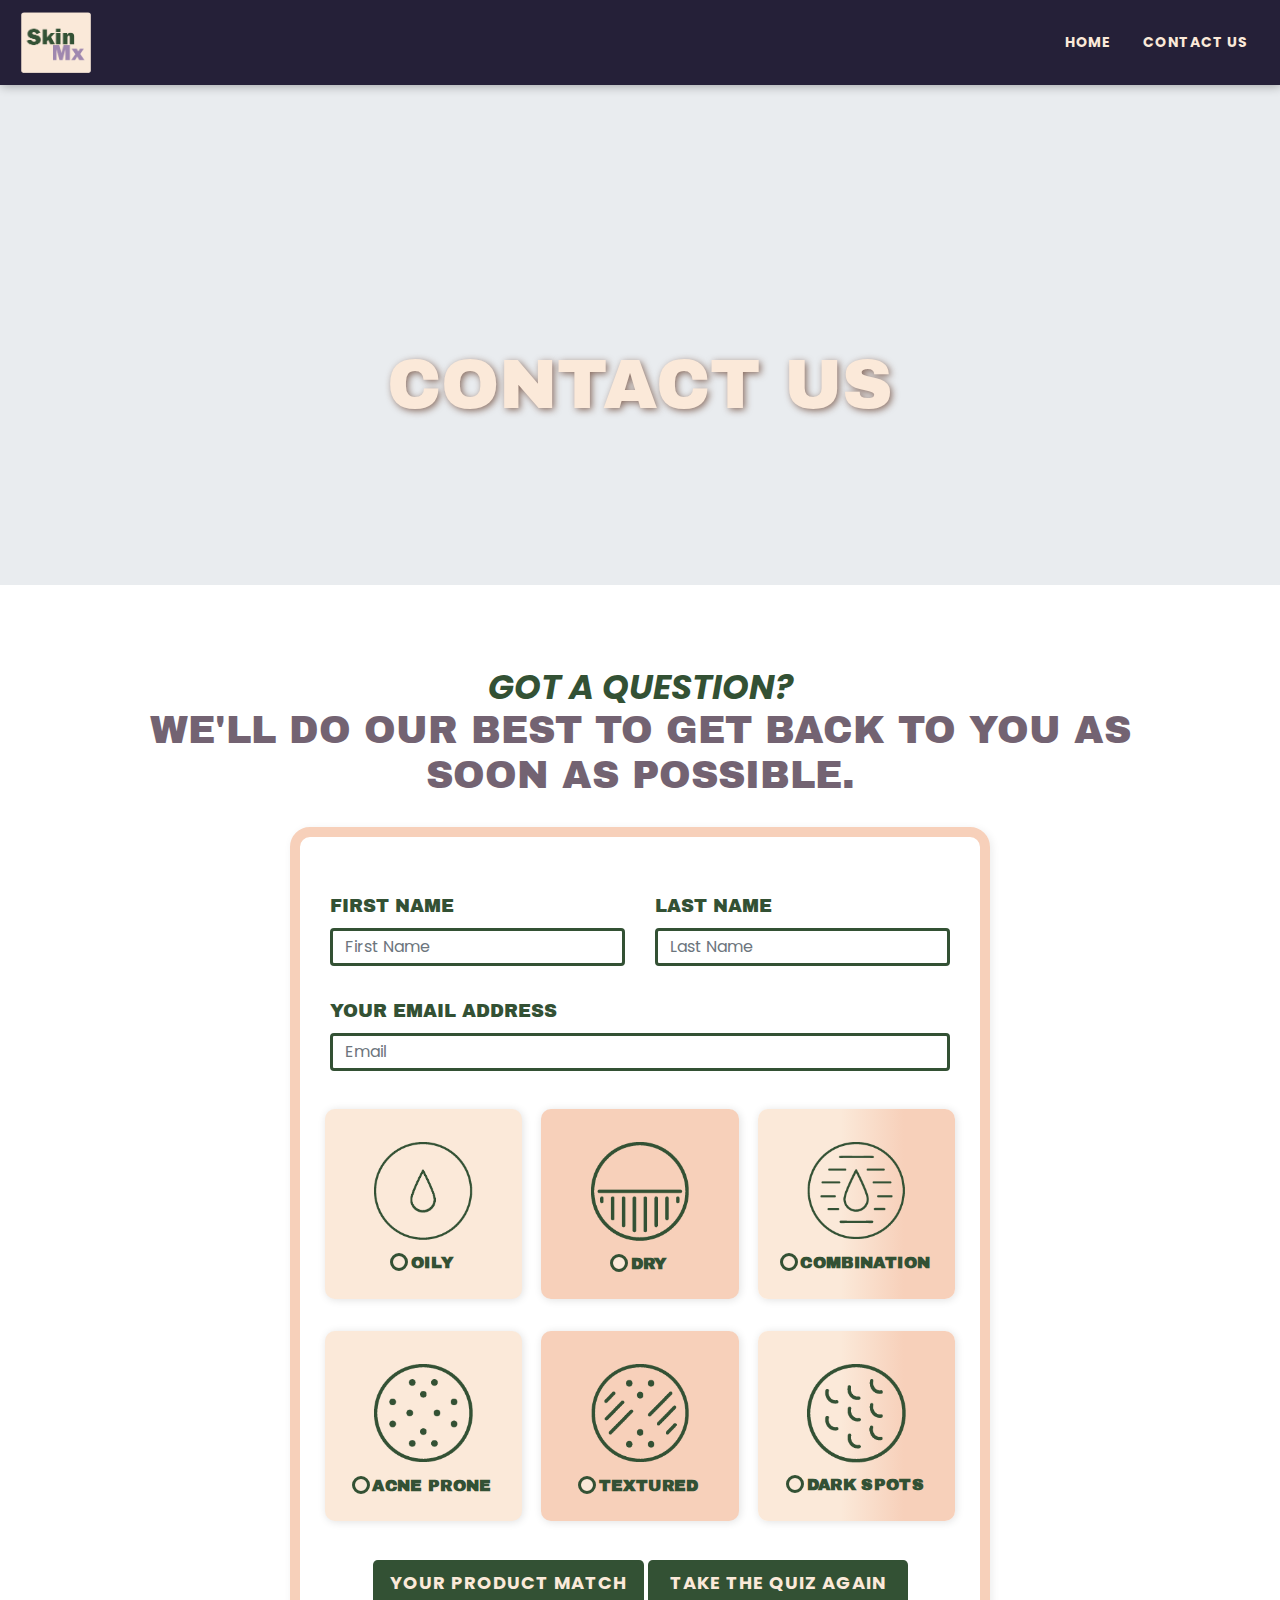
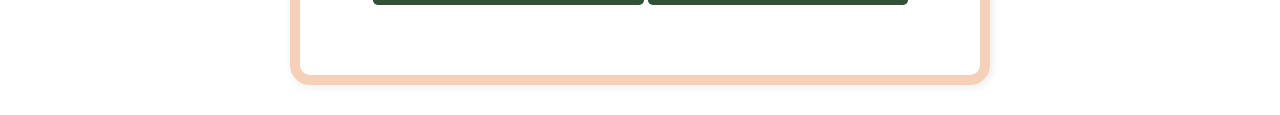
==== contact.html @ 3cc1af42 "styled radio buttons added back contact page" ====
<!DOCTYPE html>
<html lang="en">
<head>
<!-- Required meta tags -->
<meta charset="utf-8">
<meta name="viewport" content="width=device-width, initial-scale=1, shrink-to-fit=no">

<!-- Bootstrap CSS -->
<link rel="stylesheet" href="https://stackpath.bootstrapcdn.com/bootstrap/4.3.1/css/bootstrap.min.css" integrity="sha384-ggOyR0iXCbMQv3Xipma34MD+dH/1fQ784/j6cY/iJTQUOhcWr7x9JvoRxT2MZw1T" crossorigin="anonymous">
<link href="css/main.css" rel="stylesheet" type="text/css"/>
<title>SKinMX</title>
</head>
<body class="container-fluid">
<nav class="navbar">
<a class="navbar-brand" href="#">
<img class="img-fluid" src="imgs/logo3.png" alt="">
</a>
<button id="hamburger">&#9776;</button>
<ul class="nav nav-pills show-mobile-menu">
<li class="nav-item">
<a class="nav-link" href="/Users/User/UF-examples/mmc6950/step1/index.html">Home</a>
</li>
<!--<li class="nav-item">
<a class="nav-link" href="#">Routine</a>
</li>-->
<li class="nav-item">
  <a class="nav-link" href="/Users/User/UF-examples/mmc6950/step1/contact.html">Contact Us</a>
</li>
</ul>
</nav>
<header>
  <div class="jumbotron jumbotron-contact">
  <div class="overlay text-center margin-top-2x">
    <h1 class="hero-heading text-uppercase"> Contact Us</h1>
  </div>
</div>
</header>
<div id="main-content">
<div class="container">
  <div class="text-center home-title">
<h2>Got a Question?</h2>
<h3> We'll do our best to get back to you as soon as possible.</h3>
</div>
<div class="container body">
<div class="first-group">
<form onsubmit="results(event)">
<div class="form-group row">
<div class="col-md-6">
<label for="firstname">First Name</label>
<input type="name" class="form-control" id="firstname" aria-describedby="name" placeholder="First Name">
</div>
<div class="col-md-6">
<label for="lastname">Last Name</label>
<input type="name" class="form-control" id="lastname" aria-describedby="name" placeholder="Last Name">
</div>
</div>
<div class="form-group row">
<div class="col-md-12">
<label for="email">Your Email Address</label>
<input type="email" class="form-control" id="email" aria-describedby="name" placeholder="Email">
</div>
</div>
<div class="form-group row skin-type">
<div class="col-md-4">
<label for="a-question">
  <img class="img-fluid form-icon" src="imgs/oily.png" alt="oily icon">
<input type="radio" id="a-question" name="selector-a">
Oily
</label>
<div class="checkbox"></div>
</div>
<div class="col-md-4">
  <label for="b-question">
  <img class="img-fluid form-icon" src="imgs/dry.png" alt="dry icon">
<input type="radio" id="b-question" name="selector-a">
Dry</label>
<div class="checkbox"></div>
</div>
<div class="col-md-4">
  <label for="c-question">
  <img class="img-fluid form-icon" src="imgs/combo.png" alt="combination icon">
<input type="radio" id="c-question" name="selector-a">
Combination</label>
<div class="checkbox"></div>
</div>
</div>
<div class="form-group row skin-type">
<div class="col-md-4">
  <label for="a-question">
  <img class="img-fluid form-icon" src="imgs/acne.png" alt="acne prone icon">
<input type="radio" id="d-question" name="selector-b">
Acne Prone</label>
<div class="checkbox"></div>
</div>
<div class="col-md-4">
  <label for="b-question">
    <img class="img-fluid form-icon" src="imgs/combination.png" alt="textured icon">
<input type="radio" id="e-question" name="selector-b">
Textured</label>
<div class="checkbox"></div>
</div>
<div class="col-md-4">
  <label for="c-question">
    <img class="img-fluid form-icon" src="imgs/dark-spots.png" alt="dark spot icon">
<input type="radio" id="f-question" name="selector-b">
Dark Spots</label>
<div class="checkbox"></div>
</div>
</div>
<!--<div class="form-group row skin-type">
<div class="col-md-4">-->
<!--  <img src="imgs/oily-icon.svg" alt="oily skin icon" class="img-fluid img-thumbnail">-->
<!--<input type="radio" id="g-question" name="selector-c">
<label for="a-question">sensitive</label>
<div class="checkbox"></div>
</div>
<div class="col-md-4">
<input type="radio" id="h-question" name="selector-c">
<label for="b-question">Not Sensitive</label>
<div class="checkbox"></div>
</div>
<div class="col-md-4">
<input type="radio" id="i-question" name="selector-c">
<label for="c-question">Unsure</label>
<div class="checkbox"></div>
</div>-->
<div class="buttons text-center">

<button type="submit" class="btn btn-lg ">Your Product Match</button>
<button type="reset" class="btn btn-lg">Take the Quiz Again</button>

</div>
<div id="900098" class="initial-routine">
<p></p>
</div>
</form>
</div>

</div>
<!--api code-->
<script src="js/third-party.js"></script>
<script src="js/main.js"></script>

</div>

<!--<script>
function sensitive() {
var xhttp = new XMLHttpRequest();
xhr.onreadystatechange = function() {
if (this.readyState == 4 && this.status == 200) {
document.getElementById("a-question").innerHTML = this.responseText;
console.log(this.responseText);
}
};
xhr.open('GET', 'https://sephora.p.rapidapi.com/us/products/v2/detail?productId=P436359&preferedSku=2131803', true);
xhr.setRequestHeader('X-RapidAPI-Key', '3c847760d5mshe01e3c882569eafp1ae715jsnbdcf5c7796ef');
xhr.setRequestHeader('X-RapidAPI-Host', 'sephora.p.rapidapi.com');

xhr.send(data);

}
</script>-->
<!--test-script end-->


<!--api code end-->
<!-- Bootstrap JavaScript -->
<script src="https://stackpath.bootstrapcdn.com/bootstrap/4.3.1/js/bootstrap.min.js" integrity="sha384-JjSmVgyd0p3pXB1rRibZUAYoIIy6OrQ6VrjIEaFf/nJGzIxFDsf4x0xIM+B07jRM" crossorigin="anonymous">
</script>
</body>
</html>
---- css/main.css ----
/*general css*/
/*fonts*/
@import url("https://fonts.googleapis.com/css2?family=Archivo+Black&family=Cormorant+Garamond:ital,wght@0,300;0,400;0,500;0,600;0,700;1,300;1,400;1,500;1,600;1,700&family=Poppins:ital,wght@0,100;0,200;0,300;0,400;0,500;0,600;0,700;0,800;0,900;1,100;1,200;1,300;1,400;1,500;1,600;1,700;1,800;1,900&display=swap");
/*colors*/
/*light pink*/
/* dark green*/
body {
  font-family: "Poppins";
  font-size: 14px; }

.navbar {
  box-shadow: 1px 1px 10px rgba(0, 0, 0, 0.32);
  background-color: #252038;
  padding: .1rem 1rem; }

.navbar-brand img {
  max-width: 80px; }

nav li a {
  font-family: "Poppins";
  text-transform: uppercase;
  color: #FBE9D9;
  font-weight: bold;
  letter-spacing: .8px; }

nav li a:hover {
  color: #736372;
  transition: 200ms; }

.container-fluid {
  padding: 0 !important; }

.body-heading {
  text-align: center;
  font-size: 38px;
  text-transform: uppercase;
  font-weight: 600;
  letter-spacing: 2px; }

@media (min-width: 992px) {
  .body-heading {
    font-size: 42px; } }
/*navbar*/
#hamburger {
  display: block;
  background-color: transparent;
  margin: auto 0 auto;
  font-size: 30px;
  text-decoration: none;
  border: 1px solid transparent; }
  @media (min-width: 992px) {
    #hamburger {
      display: none; } }

.jumbotron {
  background-image: url("../imgs/smiling-women.jpg");
  padding: 10rem 5em 6rem;
  background-size: cover;
  background-repeat: no-repeat;
  background-position: center;
  border-radius: 0; }
  @media (min-width: 992px) {
    .jumbotron {
      padding: 13rem 5em 8rem; } }

.overlay {
  padding: 50px 30px 30px;
  color: #FBE9D9; }

.overlay h1 {
  font-size: 38px;
  font-family: "Archivo Black";
  text-shadow: 2px 2px 7px rgba(88, 44, 25, 0.65);
  margin-bottom: 0; }
  @media (min-width: 768px) {
    .overlay h1 {
      font-size: 70px; } }

.overlay h2 {
  font-size: 24px;
  font-family: 'Cormorant Garamond', sans-serif;
  font-style: italic;
  font-weight: 600;
  text-shadow: 1px 1px 5px rgba(88, 44, 25, 0.65); }
  @media (min-width: 768px) {
    .overlay h2 {
      font-size: 42px; } }

.home-title {
  padding: 50px 15px 20px; }
  .home-title h2 {
    font-family: "Poppins";
    font-size: 24px;
    text-transform: uppercase;
    font-weight: 700;
    font-style: italic;
    color: #335134;
    margin-bottom: 0; }
    @media (min-width: 768px) {
      .home-title h2 {
        font-size: 34px; } }
  .home-title h3 {
    font-family: "Archivo Black";
    font-size: 32px;
    text-transform: uppercase;
    color: #736372; }
    @media (min-width: 768px) {
      .home-title h3 {
        font-size: 38px; } }

form {
  border: 10px solid #F7D0BA;
  max-width: 700px;
  margin: auto;
  margin-bottom: 30px;
  border-radius: 20px;
  padding: 40px 30px;
  box-shadow: 2px 2px 8px rgba(0, 0, 0, 0.08); }

.form-icon {
  max-width: 30%;
  height: auto;
  display: block;
  margin: 10px auto; }
  @media (min-width: 992px) {
    .form-icon {
      max-width: 55%; } }

.form-group.row .col-md-6 {
  margin: 8px auto; }
  .form-group.row .col-md-6 input {
    border: 3px solid #335134; }

.form-group.row .col-md-12 input {
  border: 3px solid #335134; }

.initial-routine {
  text-align: center; }

.skin-type:nth-of-type(1) {
  margin-top: 20px; }

.row.skin-type .col-md-4:first-of-type {
  background-color: #FBE9D9; }

.row.skin-type .col-md-4:nth-of-type(2) {
  background-color: #F7D0BA; }

.row.skin-type .col-md-4:last-of-type {
  background: #fbe9d9;
  background: linear-gradient(90deg, #fbe9d9 42%, #f7d0ba 74%); }

.row.skin-type .col-md-4 {
  padding: 15px 5px;
  text-align: center;
  margin: 8px auto;
  border-radius: 10px;
  box-shadow: 1px 1px 8px rgba(0, 0, 0, 0.12);
  transition: 250ms; }
  .row.skin-type .col-md-4:hover {
    box-shadow: 4px 5px 8px rgba(0, 0, 0, 0.18);
    transition: 250ms;
    transform: scale(1.03); }

@media (min-width: 768px) {
  .skin-type .col-md-4 {
    max-width: 30.333333%; } }
.form-group:nth-of-type(3) {
  margin-top: 30px; }

label {
  font-family: "Archivo Black";
  color: #335134;
  font-size: 18px;
  text-transform: uppercase;
  margin: 8px auto; }

.skin-type input {
  appearance: none;
  border-radius: 50%;
  background-color: #FBE9D9;
  border: 6px solid #FBE9D9;
  outline: 3px solid #335134; }
  .skin-type input:active, .skin-type input:focus {
    border-color: #335134;
    background-color: #335134; }
  .skin-type input .form-control {
    font-size: 16px; }

.col-md-4 label {
  font-family: "Archivo Black";
  font-weight: bold;
  letter-spacing: .35px;
  text-transform: uppercase;
  font-size: 16px; }

.btn-lg {
  margin-top: 15px;
  background-color: #335134;
  color: #FBE9D9;
  text-align: center;
  text-transform: uppercase;
  font-weight: bold;
  letter-spacing: 1px;
  font-size: 18px;
  min-width: 260px;
  font-family: "Poppins"; }

.btn-lg:hover {
  background-color: #252038;
  color: #FBE9D9;
  transition: 275ms; }

.button {
  text-align: center; }

.initial-routine {
  margin: 30px auto 15px; }

/*# sourceMappingURL=main.css.map */
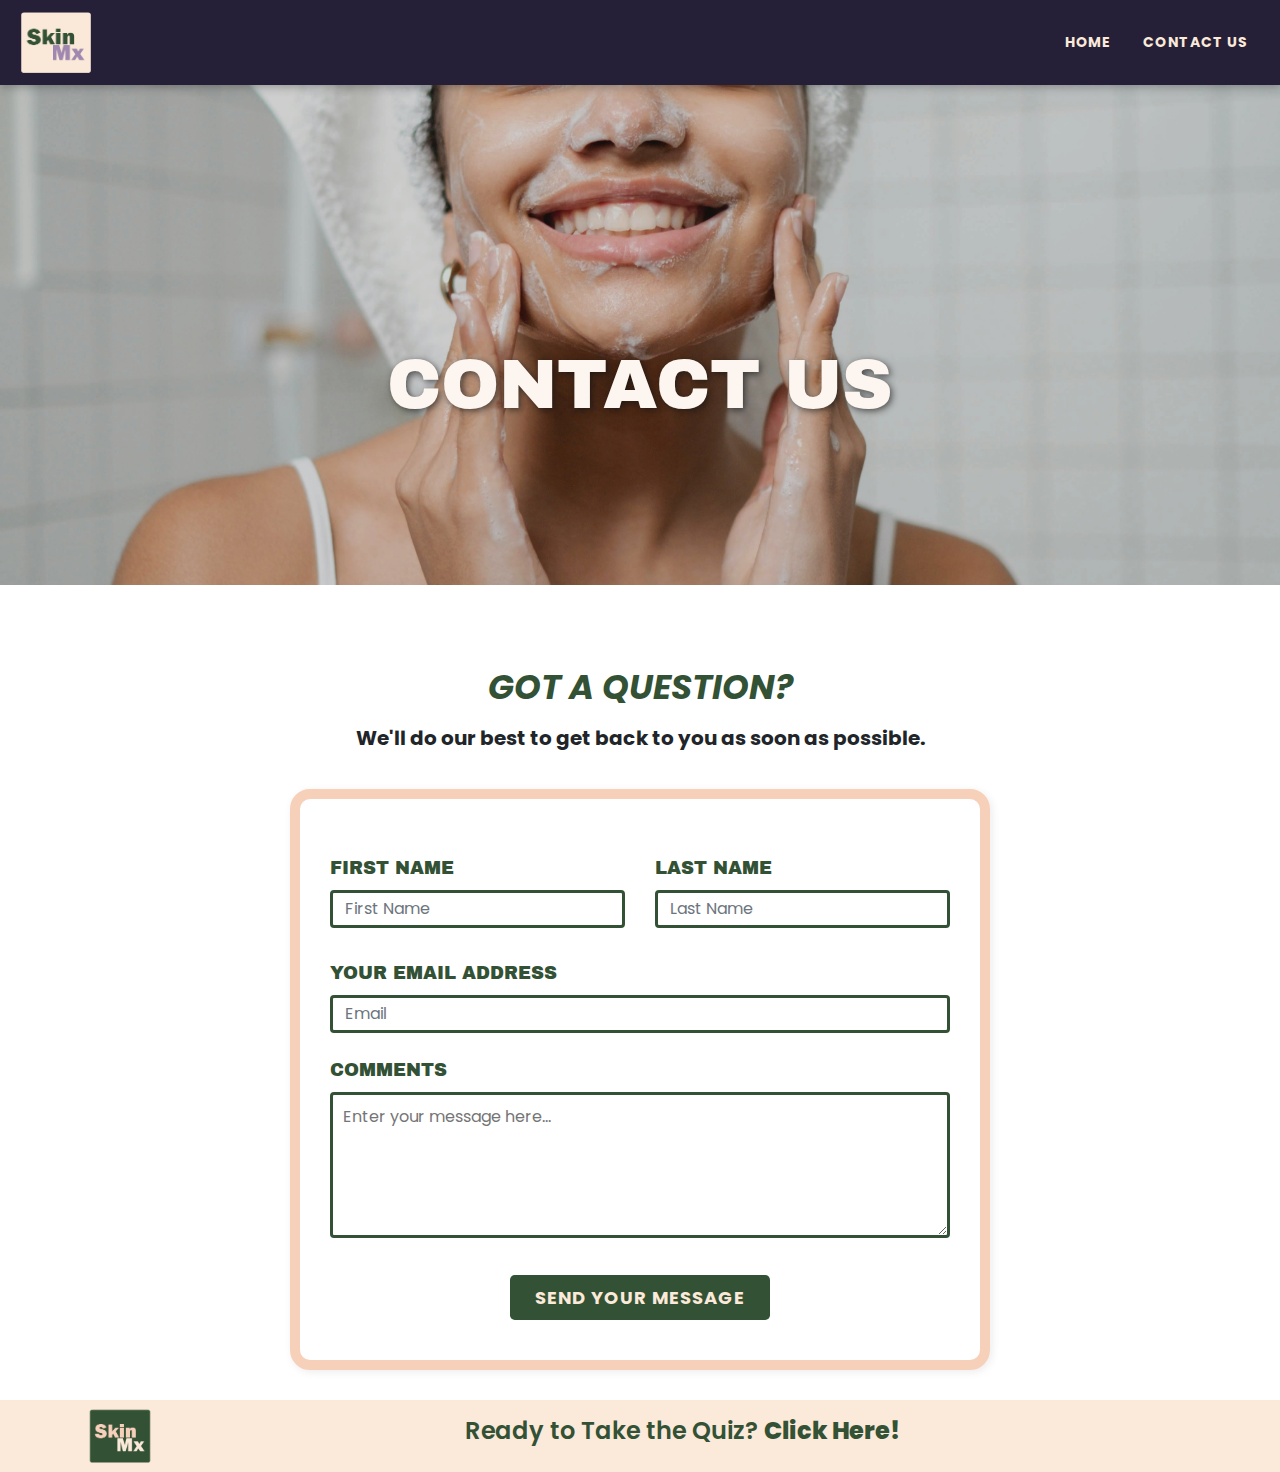
==== commit c4d66384: "added additional styles to forms" ====
--- a/contact.html
+++ b/contact.html
@@ -12,8 +12,8 @@
 </head>
 <body class="container-fluid">
 <nav class="navbar">
-<a class="navbar-brand" href="#">
-<img class="img-fluid" src="imgs/logo3.png" alt="">
+<a class="navbar-brand" href="/Users/User/UF-examples/mmc6950/step1/index.html">
+<img class="img-fluid" src="imgs/logo3.png" alt="skin-mix logo">
 </a>
 <button id="hamburger">&#9776;</button>
 <ul class="nav nav-pills show-mobile-menu">
@@ -35,15 +35,15 @@
   </div>
 </div>
 </header>
-<div id="main-content">
+<div id="main-content contact">
 <div class="container">
   <div class="text-center home-title">
 <h2>Got a Question?</h2>
-<h3> We'll do our best to get back to you as soon as possible.</h3>
+<p><b> We'll do our best to get back to you as soon as possible.</b></p>
 </div>
 <div class="container body">
 <div class="first-group">
-<form onsubmit="results(event)">
+<form action="https://getform.io/f/bejyenva" method="POST">
 <div class="form-group row">
 <div class="col-md-6">
 <label for="firstname">First Name</label>
@@ -60,110 +60,40 @@
 <input type="email" class="form-control" id="email" aria-describedby="name" placeholder="Email">
 </div>
 </div>
-<div class="form-group row skin-type">
-<div class="col-md-4">
-<label for="a-question">
-  <img class="img-fluid form-icon" src="imgs/oily.png" alt="oily icon">
-<input type="radio" id="a-question" name="selector-a">
-Oily
-</label>
-<div class="checkbox"></div>
-</div>
-<div class="col-md-4">
-  <label for="b-question">
-  <img class="img-fluid form-icon" src="imgs/dry.png" alt="dry icon">
-<input type="radio" id="b-question" name="selector-a">
-Dry</label>
-<div class="checkbox"></div>
-</div>
-<div class="col-md-4">
-  <label for="c-question">
-  <img class="img-fluid form-icon" src="imgs/combo.png" alt="combination icon">
-<input type="radio" id="c-question" name="selector-a">
-Combination</label>
-<div class="checkbox"></div>
-</div>
-</div>
-<div class="form-group row skin-type">
-<div class="col-md-4">
-  <label for="a-question">
-  <img class="img-fluid form-icon" src="imgs/acne.png" alt="acne prone icon">
-<input type="radio" id="d-question" name="selector-b">
-Acne Prone</label>
-<div class="checkbox"></div>
-</div>
-<div class="col-md-4">
-  <label for="b-question">
-    <img class="img-fluid form-icon" src="imgs/combination.png" alt="textured icon">
-<input type="radio" id="e-question" name="selector-b">
-Textured</label>
-<div class="checkbox"></div>
-</div>
-<div class="col-md-4">
-  <label for="c-question">
-    <img class="img-fluid form-icon" src="imgs/dark-spots.png" alt="dark spot icon">
-<input type="radio" id="f-question" name="selector-b">
-Dark Spots</label>
-<div class="checkbox"></div>
-</div>
-</div>
-<!--<div class="form-group row skin-type">
-<div class="col-md-4">-->
-<!--  <img src="imgs/oily-icon.svg" alt="oily skin icon" class="img-fluid img-thumbnail">-->
-<!--<input type="radio" id="g-question" name="selector-c">
-<label for="a-question">sensitive</label>
-<div class="checkbox"></div>
-</div>
-<div class="col-md-4">
-<input type="radio" id="h-question" name="selector-c">
-<label for="b-question">Not Sensitive</label>
-<div class="checkbox"></div>
-</div>
-<div class="col-md-4">
-<input type="radio" id="i-question" name="selector-c">
-<label for="c-question">Unsure</label>
-<div class="checkbox"></div>
-</div>-->
+<div class="form-group row ">
+<div class="col-md-12">
+  <label for="textarea">Comments</label>
+<textarea name="Comments" rows="5" placeholder="Enter your message here...">
+</textarea>
+    </div>
+  </div>
 <div class="buttons text-center">
 
-<button type="submit" class="btn btn-lg ">Your Product Match</button>
-<button type="reset" class="btn btn-lg">Take the Quiz Again</button>
+<button type="submit" class="btn btn-lg ">Send Your Message</button>
 
-</div>
-<div id="900098" class="initial-routine">
-<p></p>
 </div>
 </form>
 </div>
 
 </div>
-<!--api code-->
-<script src="js/third-party.js"></script>
+</div>
+<footer>
+  <div class="container">
+  <div class="row flex-center-md">
+    <div class="col-sm-4 col-sm-offset-1">
+  <a class="footer-logo" href="/Users/User/UF-examples/mmc6950/step1/index.html">
+  <img class="img-fluid" src="imgs/logo.png" alt="skinmix logo">
+  </a>
+</div>
+<div class="col-sm-7">
+  <h4> Ready to Take the Quiz? <a class="footer-logo" href="/Users/User/UF-examples/mmc6950/step1/index.html">Click Here!</a></h4>
+</div>
+</div>
+</div>
+</footer>
+<!--js scripts-->
 <script src="js/main.js"></script>
 
-</div>
-
-<!--<script>
-function sensitive() {
-var xhttp = new XMLHttpRequest();
-xhr.onreadystatechange = function() {
-if (this.readyState == 4 && this.status == 200) {
-document.getElementById("a-question").innerHTML = this.responseText;
-console.log(this.responseText);
-}
-};
-xhr.open('GET', 'https://sephora.p.rapidapi.com/us/products/v2/detail?productId=P436359&preferedSku=2131803', true);
-xhr.setRequestHeader('X-RapidAPI-Key', '3c847760d5mshe01e3c882569eafp1ae715jsnbdcf5c7796ef');
-xhr.setRequestHeader('X-RapidAPI-Host', 'sephora.p.rapidapi.com');
-
-xhr.send(data);
-
-}
-</script>-->
-<!--test-script end-->
-
-
-<!--api code end-->
 <!-- Bootstrap JavaScript -->
 <script src="https://stackpath.bootstrapcdn.com/bootstrap/4.3.1/js/bootstrap.min.js" integrity="sha384-JjSmVgyd0p3pXB1rRibZUAYoIIy6OrQ6VrjIEaFf/nJGzIxFDsf4x0xIM+B07jRM" crossorigin="anonymous">
 </script>
--- a/css/main.css
+++ b/css/main.css
@@ -58,30 +58,31 @@
   background-size: cover;
   background-repeat: no-repeat;
   background-position: center;
-  border-radius: 0; }
+  border-radius: 0;
+  box-shadow: inset 0 0 0 1000px rgba(45, 47, 45, 0.22); }
   @media (min-width: 992px) {
     .jumbotron {
       padding: 13rem 5em 8rem; } }
 
 .overlay {
   padding: 50px 30px 30px;
-  color: #FBE9D9; }
+  color: #fdf6f0; }
 
 .overlay h1 {
   font-size: 38px;
   font-family: "Archivo Black";
-  text-shadow: 2px 2px 7px rgba(88, 44, 25, 0.65);
+  text-shadow: 2px 2px 7px rgba(19, 18, 18, 0.65);
   margin-bottom: 0; }
   @media (min-width: 768px) {
     .overlay h1 {
       font-size: 70px; } }
 
 .overlay h2 {
-  font-size: 24px;
+  font-size: 26px;
   font-family: 'Cormorant Garamond', sans-serif;
   font-style: italic;
   font-weight: 600;
-  text-shadow: 1px 1px 5px rgba(88, 44, 25, 0.65); }
+  text-shadow: 1px 1px 5px rgba(19, 18, 18, 0.65); }
   @media (min-width: 768px) {
     .overlay h2 {
       font-size: 42px; } }
@@ -131,11 +132,16 @@
   .form-group.row .col-md-6 input {
     border: 3px solid #335134; }
 
-.form-group.row .col-md-12 input {
-  border: 3px solid #335134; }
+.form-group.row .col-md-12 input, .form-group.row .col-md-12 textarea {
+  border: 3px solid #335134;
+  border-radius: .25rem; }
 
 .initial-routine {
-  text-align: center; }
+  text-align: center;
+  margin: 20px auto; }
+
+.skin-quiz .form-group:nth-of-type(3) {
+  margin-top: 2em; }
 
 .skin-type:nth-of-type(1) {
   margin-top: 20px; }
@@ -165,9 +171,6 @@
 @media (min-width: 768px) {
   .skin-type .col-md-4 {
     max-width: 30.333333%; } }
-.form-group:nth-of-type(3) {
-  margin-top: 30px; }
-
 label {
   font-family: "Archivo Black";
   color: #335134;
@@ -179,8 +182,9 @@
   appearance: none;
   border-radius: 50%;
   background-color: #FBE9D9;
-  border: 6px solid #FBE9D9;
-  outline: 3px solid #335134; }
+  border: 5px solid #FBE9D9;
+  outline: 2px solid #335134;
+  outline-offset: 1px; }
   .skin-type input:active, .skin-type input:focus {
     border-color: #335134;
     background-color: #335134; }
@@ -203,8 +207,10 @@
   font-weight: bold;
   letter-spacing: 1px;
   font-size: 18px;
-  min-width: 260px;
   font-family: "Poppins"; }
+  @media (min-width: 768px) {
+    .btn-lg {
+      min-width: 260px; } }
 
 .btn-lg:hover {
   background-color: #252038;
@@ -217,4 +223,57 @@
 .initial-routine {
   margin: 30px auto 15px; }
 
+/*contact page*/
+.jumbotron-contact {
+  background-image: url("../imgs/pexels-ron-lach-8142196.jpg");
+  padding: 10rem 5em 6rem;
+  background-size: cover;
+  background-repeat: no-repeat;
+  background-position: center;
+  border-radius: 0;
+  box-shadow: inset 0 0 0 1000px rgba(45, 47, 45, 0.22); }
+  @media (min-width: 992px) {
+    .jumbotron-contact {
+      padding: 13rem 5em 8rem; } }
+
+.home-title p {
+  font-size: 20px;
+  margin-top: 15px; }
+
+textarea {
+  padding: 10px;
+  font-size: 16px;
+  width: 100%; }
+
+/*footer*/
+footer {
+  background-color: #FBE9D9;
+  padding: 5px;
+  margin-top: 20px; }
+  footer .img-fluid {
+    max-width: 70px; }
+  footer h4 {
+    color: #335134;
+    font-weight: 600; }
+    footer h4 a {
+      font-weight: 800;
+      color: #335134;
+      transition: 200ms; }
+      footer h4 a:hover {
+        text-decoration: none;
+        color: #252038;
+        transition: 200ms;
+        text-shadow: 0.5px 0.5px 5px rgba(37, 32, 56, 0.12); }
+  footer .col-sm-7 {
+    display: flex;
+    align-content: center;
+    flex-wrap: wrap;
+    text-align: center; }
+  @media (max-width: 992px) {
+    footer .col-sm-4.col-sm-offset-1 {
+      margin: 10px auto;
+      text-align: center; }
+    footer .col-sm-7 {
+      justify-content: center; } }
+
 /*# sourceMappingURL=main.css.map */
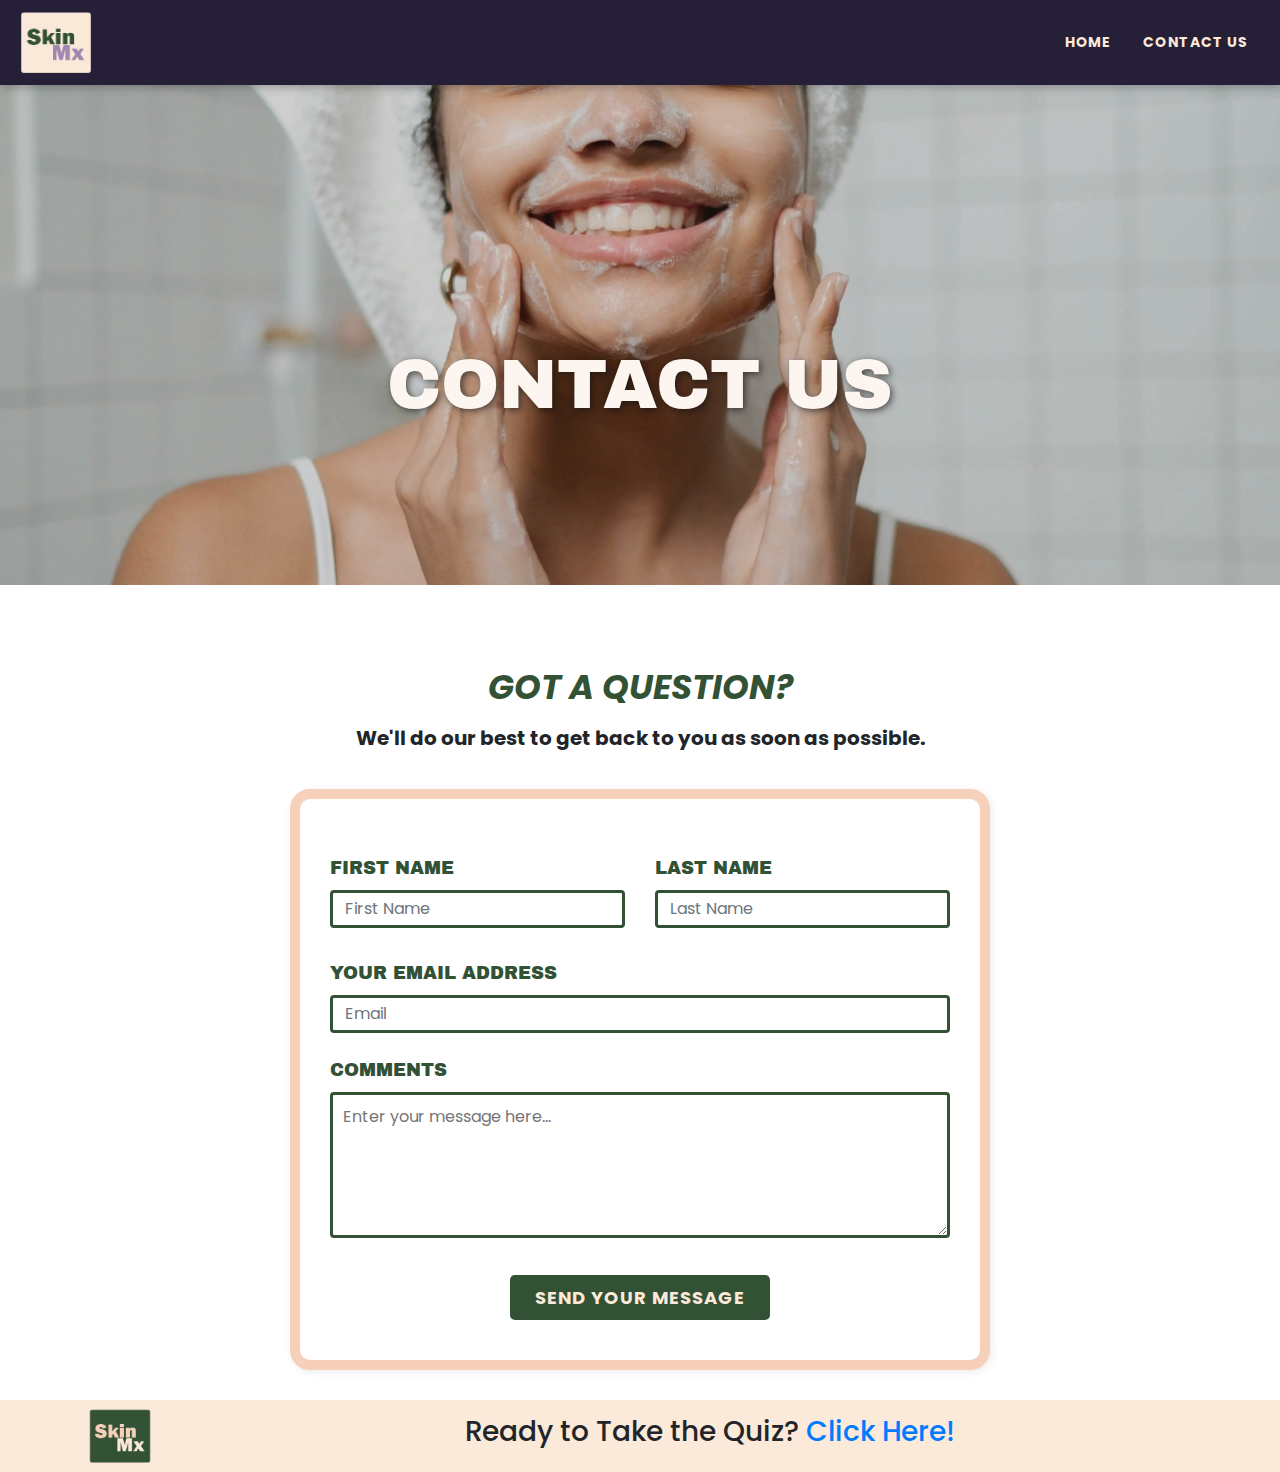
==== commit 8a6b8b61: "changed hero images to webp from jpeg" ====
--- a/contact.html
+++ b/contact.html
@@ -12,19 +12,19 @@
 </head>
 <body class="container-fluid">
 <nav class="navbar">
-<a class="navbar-brand" href="/Users/User/UF-examples/mmc6950/step1/index.html">
+<a class="navbar-brand" href="/index.html">
 <img class="img-fluid" src="imgs/logo3.png" alt="skin-mix logo">
 </a>
 <button id="hamburger">&#9776;</button>
 <ul class="nav nav-pills show-mobile-menu">
 <li class="nav-item">
-<a class="nav-link" href="/Users/User/UF-examples/mmc6950/step1/index.html">Home</a>
+<a class="nav-link" href="/index.html">Home</a>
 </li>
 <!--<li class="nav-item">
 <a class="nav-link" href="#">Routine</a>
 </li>-->
 <li class="nav-item">
-  <a class="nav-link" href="/Users/User/UF-examples/mmc6950/step1/contact.html">Contact Us</a>
+  <a class="nav-link" href="/contact.html">Contact Us</a>
 </li>
 </ul>
 </nav>
@@ -81,12 +81,12 @@
   <div class="container">
   <div class="row flex-center-md">
     <div class="col-sm-4 col-sm-offset-1">
-  <a class="footer-logo" href="/Users/User/UF-examples/mmc6950/step1/index.html">
+  <a class="footer-logo" href="/index.html">
   <img class="img-fluid" src="imgs/logo.png" alt="skinmix logo">
   </a>
 </div>
 <div class="col-sm-7">
-  <h4> Ready to Take the Quiz? <a class="footer-logo" href="/Users/User/UF-examples/mmc6950/step1/index.html">Click Here!</a></h4>
+  <h3 class="h3"> Ready to Take the Quiz? <a class="footer-logo" href="/index.html">Click Here!</a></h3>
 </div>
 </div>
 </div>
--- a/css/main.css
+++ b/css/main.css
@@ -53,7 +53,7 @@
       display: none; } }
 
 .jumbotron {
-  background-image: url("../imgs/smiling-women.jpg");
+  background-image: url("../imgs/smiling-women.webp");
   padding: 10rem 5em 6rem;
   background-size: cover;
   background-repeat: no-repeat;
@@ -137,11 +137,11 @@
   border-radius: .25rem; }
 
 .initial-routine {
-  text-align: center;
+  text-align: center; }
+
+.routine-results {
+  text-align: left;
   margin: 20px auto; }
-
-.skin-quiz .form-group:nth-of-type(3) {
-  margin-top: 2em; }
 
 .skin-type:nth-of-type(1) {
   margin-top: 20px; }
@@ -171,23 +171,28 @@
 @media (min-width: 768px) {
   .skin-type .col-md-4 {
     max-width: 30.333333%; } }
-label {
+label, h4.type {
   font-family: "Archivo Black";
   color: #335134;
   font-size: 18px;
   text-transform: uppercase;
   margin: 8px auto; }
 
+h4.type {
+  margin-top: 2em;
+  margin-bottom: 1em; }
+
 .skin-type input {
-  appearance: none;
-  border-radius: 50%;
-  background-color: #FBE9D9;
-  border: 5px solid #FBE9D9;
-  outline: 2px solid #335134;
-  outline-offset: 1px; }
-  .skin-type input:active, .skin-type input:focus {
-    border-color: #335134;
-    background-color: #335134; }
+  /*  appearance: none;
+    border-radius: 50%;
+    background-color: $primary-color;
+    border: 5px solid $primary-color;
+    outline: 2px solid $secondary-color;
+    outline-offset: 1px;
+    &:active, &:focus {
+    border-color: $secondary-color;
+    background-color: $secondary-color;
+  }*/ }
   .skin-type input .form-control {
     font-size: 16px; }
 
@@ -220,12 +225,12 @@
 .button {
   text-align: center; }
 
-.initial-routine {
-  margin: 30px auto 15px; }
+.initial-routine, .routine-results {
+  margin: 50px auto 15px; }
 
 /*contact page*/
 .jumbotron-contact {
-  background-image: url("../imgs/pexels-ron-lach-8142196.jpg");
+  background-image: url("../imgs/pexels-ron-lach-8142196.webp");
   padding: 10rem 5em 6rem;
   background-size: cover;
   background-repeat: no-repeat;
@@ -252,14 +257,14 @@
   margin-top: 20px; }
   footer .img-fluid {
     max-width: 70px; }
-  footer h4 {
+  footer .h4 {
     color: #335134;
     font-weight: 600; }
-    footer h4 a {
+    footer .h4 a {
       font-weight: 800;
       color: #335134;
       transition: 200ms; }
-      footer h4 a:hover {
+      footer .h4 a:hover {
         text-decoration: none;
         color: #252038;
         transition: 200ms;
